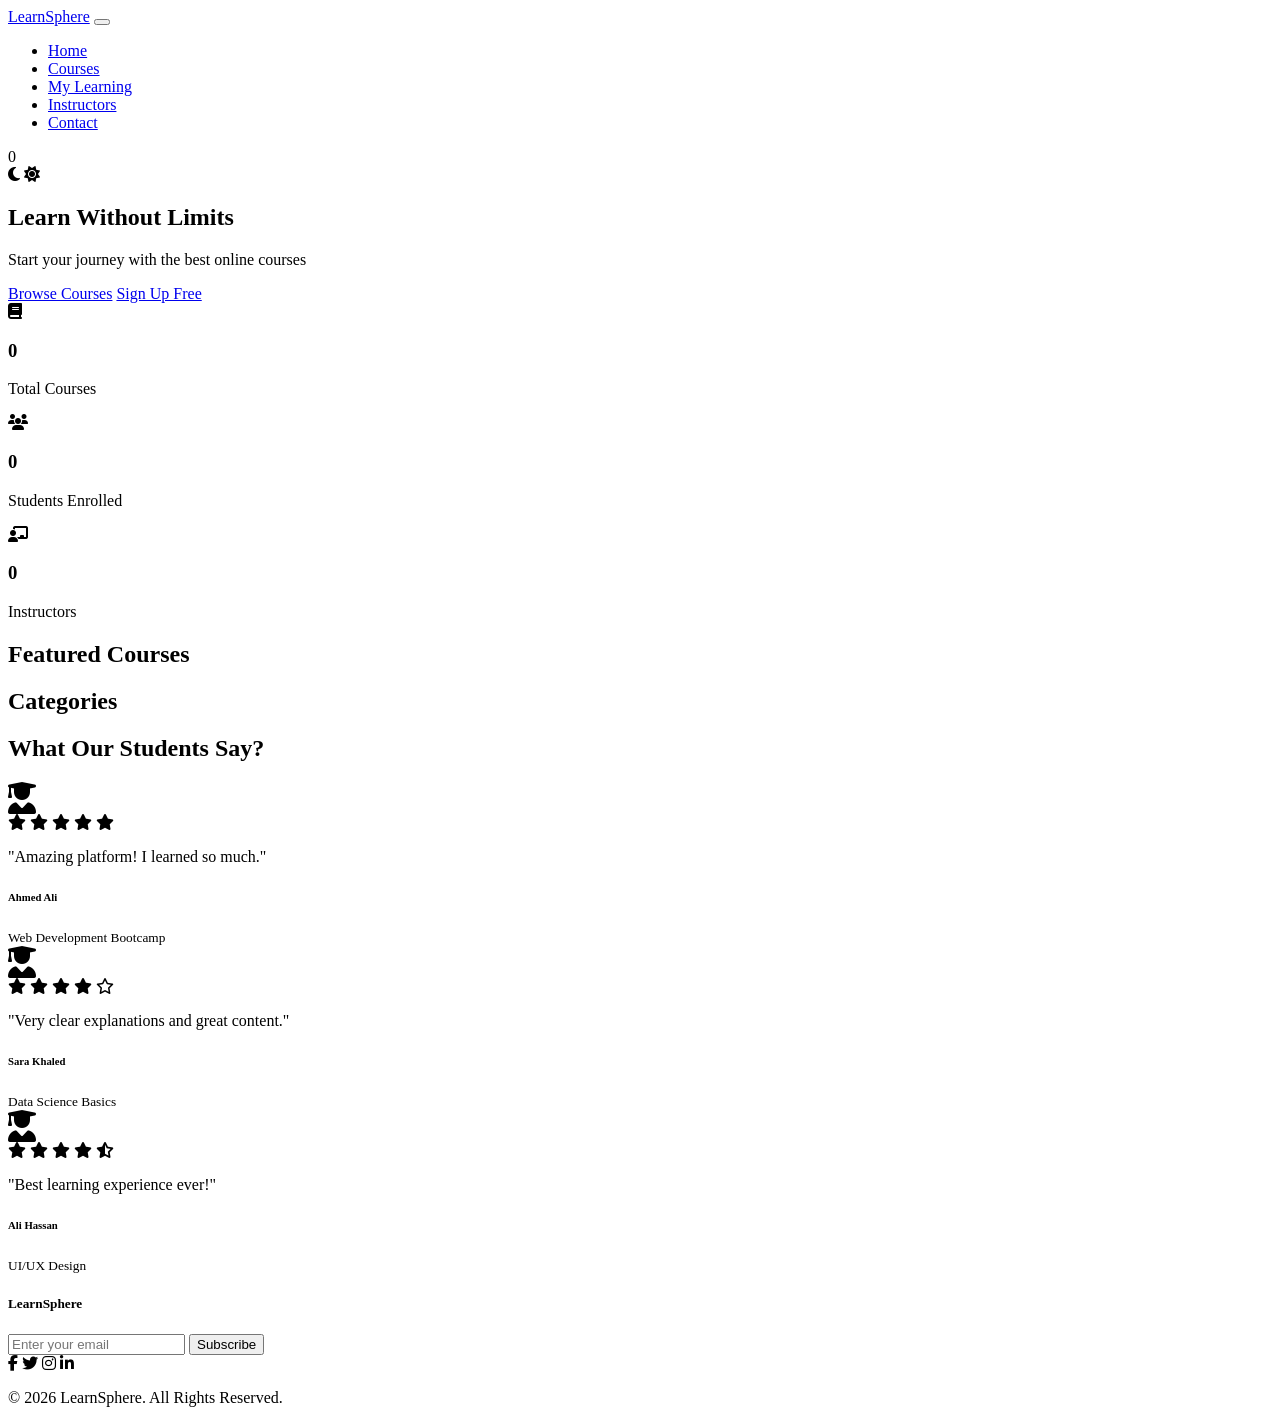
==== index.html @ 17ca1215 "Initial commit - JS LearnSphere Project" ====
<!DOCTYPE html>
<html lang="en">

<head>
  <meta charset="UTF-8">
  <meta name="viewport" content="width=device-width, initial-scale=1.0">
  <title>LearnSphere</title>

  <!-- Bootstrap CSS -->
  <link rel="stylesheet" href="./css/bootstrap.min.css">
  <!-- FontAwesome CSS -->
  <link rel="stylesheet" href="https://cdnjs.cloudflare.com/ajax/libs/font-awesome/6.4.0/css/all.min.css" />

  <!-- Style CSS -->
  <link rel="stylesheet" href="./css/style.css">
</head>

<body>

  <!-- ===== Navbar ===== -->
  <nav class="navbar navbar-expand-lg navbar-light bg-light sticky-top shadow">
    <div class="container">

      <a class="navbar-brand fw-bold" href="#">LearnSphere</a>

      <button class="navbar-toggler" type="button" data-bs-toggle="collapse" data-bs-target="#nav">
        <span class="navbar-toggler-icon"></span>
      </button>

      <div class="collapse navbar-collapse" id="nav">

        <ul class="navbar-nav ms-auto">
          <li class="nav-item"><a class="nav-link" href="index.html">Home</a></li>
          <li class="nav-item"><a class="nav-link" href="courses.html">Courses</a></li>
          <li class="nav-item"><a class="nav-link" href="my-learning.html">My Learning</a></li>
          <li class="nav-item"><a class="nav-link" href="instructors.html">Instructors</a></li>
          <li class="nav-item"><a class="nav-link" href="contact.html">Contact</a></li>
        </ul>

        <span class="badge bg-primary ms-3" id="count">0</span>

        <div class="ms-4">
          <input type="checkbox" id="toggle_btn" hidden >
          <label for="toggle_btn" class="theme-toggle">
            <i class="fa-solid fa-moon moon"></i>
            <i class="fa-solid fa-sun sun"></i>
          </label>
        </div>
      </div>
    </div>
  </nav>

  <!-- ===== Hero Section ===== -->
  <section class="hero d-flex align-items-center text-center text-white">
    <div class="container">
      <h1 class="display-4 fw-bold typing-text">Learn Without Limits</h1>
      <p class="lead">Start your journey with the best online courses</p>

      <a href="courses.html" class="btn btn-primary m-2">Browse Courses</a>
      <a href="courses.html" class="btn btn-outline-light m-2">Sign Up Free</a>
    </div>
  </section>

  <!-- ===== Platform Stats ===== -->
<!-- ===== Platform Stats ===== -->
<section class="py-5 text-center">
  <div class="container">
    <div class="row g-4">

      <!-- Courses -->
      <div class="col-md-4">
        <div class="stats-box text-center h-100">
          
          <div class="stats-icon">
            <i class="fa-solid fa-book"></i>
          </div>

          <h3 id="coursesCount" class="stats-number">0</h3>
          <p class="stats-text">Total Courses</p>

        </div>
      </div>

      <!-- Students -->
      <div class="col-md-4">
        <div class="stats-box text-center h-100">
          
          <div class="stats-icon">
            <i class="fa-solid fa-users"></i>
          </div>

          <h3 id="studentsCount" class="stats-number">0</h3>
          <p class="stats-text">Students Enrolled</p>

        </div>
      </div>

      <!-- Instructors -->
      <div class="col-md-4">
        <div class="stats-box text-center h-100">
          
          <div class="stats-icon">
            <i class="fa-solid fa-chalkboard-user"></i>
          </div>

          <h3 id="instructorsCount" class="stats-number">0</h3>
          <p class="stats-text">Instructors</p>

        </div>
      </div>

    </div>
  </div>
</section>

  <!-- ===== Featured Courses ===== -->
  <section class="py-5" id="featured">
    <div class="container">

      <h2 class="text-center mb-4">Featured Courses</h2>
      <div class="row" id="featuredCourses"></div>

    </div>
  </section>

  <!-- ===== Categories ===== -->
  <section class="py-5" id="categories">
    <div class="container">
      <h2 class="text-center mb-4">Categories</h2>
      <div class="row" id="categories-row"></div>
    </div>
  </section>

  <!-- ===== Testimonials ===== -->
<section class="py-5 bg-light">
  <div class="container">
    <h2 class="text-center mb-5 fw-bold">What Our Students Say?</h2>

    <div class="row">

      <div class="col-md-4 mb-4">
        <div class="testimonial-card text-center p-4 h-100 shadow-sm rounded-4">
          <div class="testimonial-avatar mb-3">
            <i class="fa-solid fa-user-graduate fa-2x"></i>
          </div>
          <div class="text-warning mb-2">
            <i class="fa-solid fa-star"></i>
            <i class="fa-solid fa-star"></i>
            <i class="fa-solid fa-star"></i>
            <i class="fa-solid fa-star"></i>
            <i class="fa-solid fa-star"></i>
          </div>
          <p class="quote">"Amazing platform! I learned so much."</p>
          <h6 class="mt-3 mb-1">Ahmed Ali</h6>
          <small class="text-muted">Web Development Bootcamp</small>
        </div>
      </div>

      <div class="col-md-4 mb-4">
        <div class="testimonial-card text-center p-4 h-100 shadow-sm rounded-4">
          <div class="testimonial-avatar mb-3">
            <i class="fa-solid fa-user-graduate fa-2x"></i>
          </div>
          <div class="text-warning starts mb-2">
            <i class="fa-solid fa-star"></i>
            <i class="fa-solid fa-star"></i>
            <i class="fa-solid fa-star"></i>
            <i class="fa-solid fa-star"></i>
            <i class="fa-regular fa-star"></i>
          </div>
          <p class="quote">"Very clear explanations and great content."</p>
          <h6 class="mt-3 mb-1">Sara Khaled</h6>
          <small class="text-muted">Data Science Basics</small>
        </div>
      </div>

      <div class="col-md-4 mb-4">
        <div class="testimonial-card text-center p-4 h-100 shadow-sm rounded-4">
          <div class="testimonial-avatar mb-3">
            <i class="fa-solid fa-user-graduate fa-2x"></i>
          </div>
          <div class="text-warning starts mb-2">
            <i class="fa-solid fa-star"></i>
            <i class="fa-solid fa-star"></i>
            <i class="fa-solid fa-star"></i>
            <i class="fa-solid fa-star"></i>
            <i class="fa-solid fa-star-half-stroke"></i>
          </div>
          <p class="quote">"Best learning experience ever!"</p>
          <h6 class="mt-3 mb-1">Ali Hassan</h6>
          <small class="text-muted">UI/UX Design</small>
        </div>
      </div>

    </div>
  </div>
</section>

  <!-- ===== Footer ===== -->
  <footer class="footer-section text-white text-center p-5">
    <div class="container">

      <!-- اسم المنصة -->
      <h5 class="footer-title mb-3">LearnSphere</h5>

      <!-- Newsletter -->
      <div class="footer-newsletter d-flex justify-content-center align-items-center gap-2 flex-wrap">
        <input id="emailInput" type="email" placeholder="Enter your email" class="form-control w-50">
        <button class="btn btn-primary" onclick="subscribeUser()">
          Subscribe
        </button>
      </div>

      <!-- Success message -->
      <p id="subscribeMessage" class="mt-2 text-success" style="display:none;">Thank you for subscribing!</p>

      <!-- Social icons -->
      <div class="footer-socials mt-4">
        <i class="fa-brands fa-facebook-f mx-2 social-icon"></i>
        <i class="fa-brands fa-twitter mx-2 social-icon"></i>
        <i class="fa-brands fa-instagram mx-2 social-icon"></i>
        <i class="fa-brands fa-linkedin-in mx-2 social-icon"></i>
      </div>

      <!-- Copyright -->
      <p class="mt-4 mb-0">© 2026 LearnSphere. All Rights Reserved.</p>
    </div>
  </footer>


  <!-- Bootstrap & JS -->
  <script src="./js/bootstrap.bundle.min.js"></script>
  <script src="./js/all.min.js"></script>
  <script src="./js/main.js"></script>
</body>

</html>
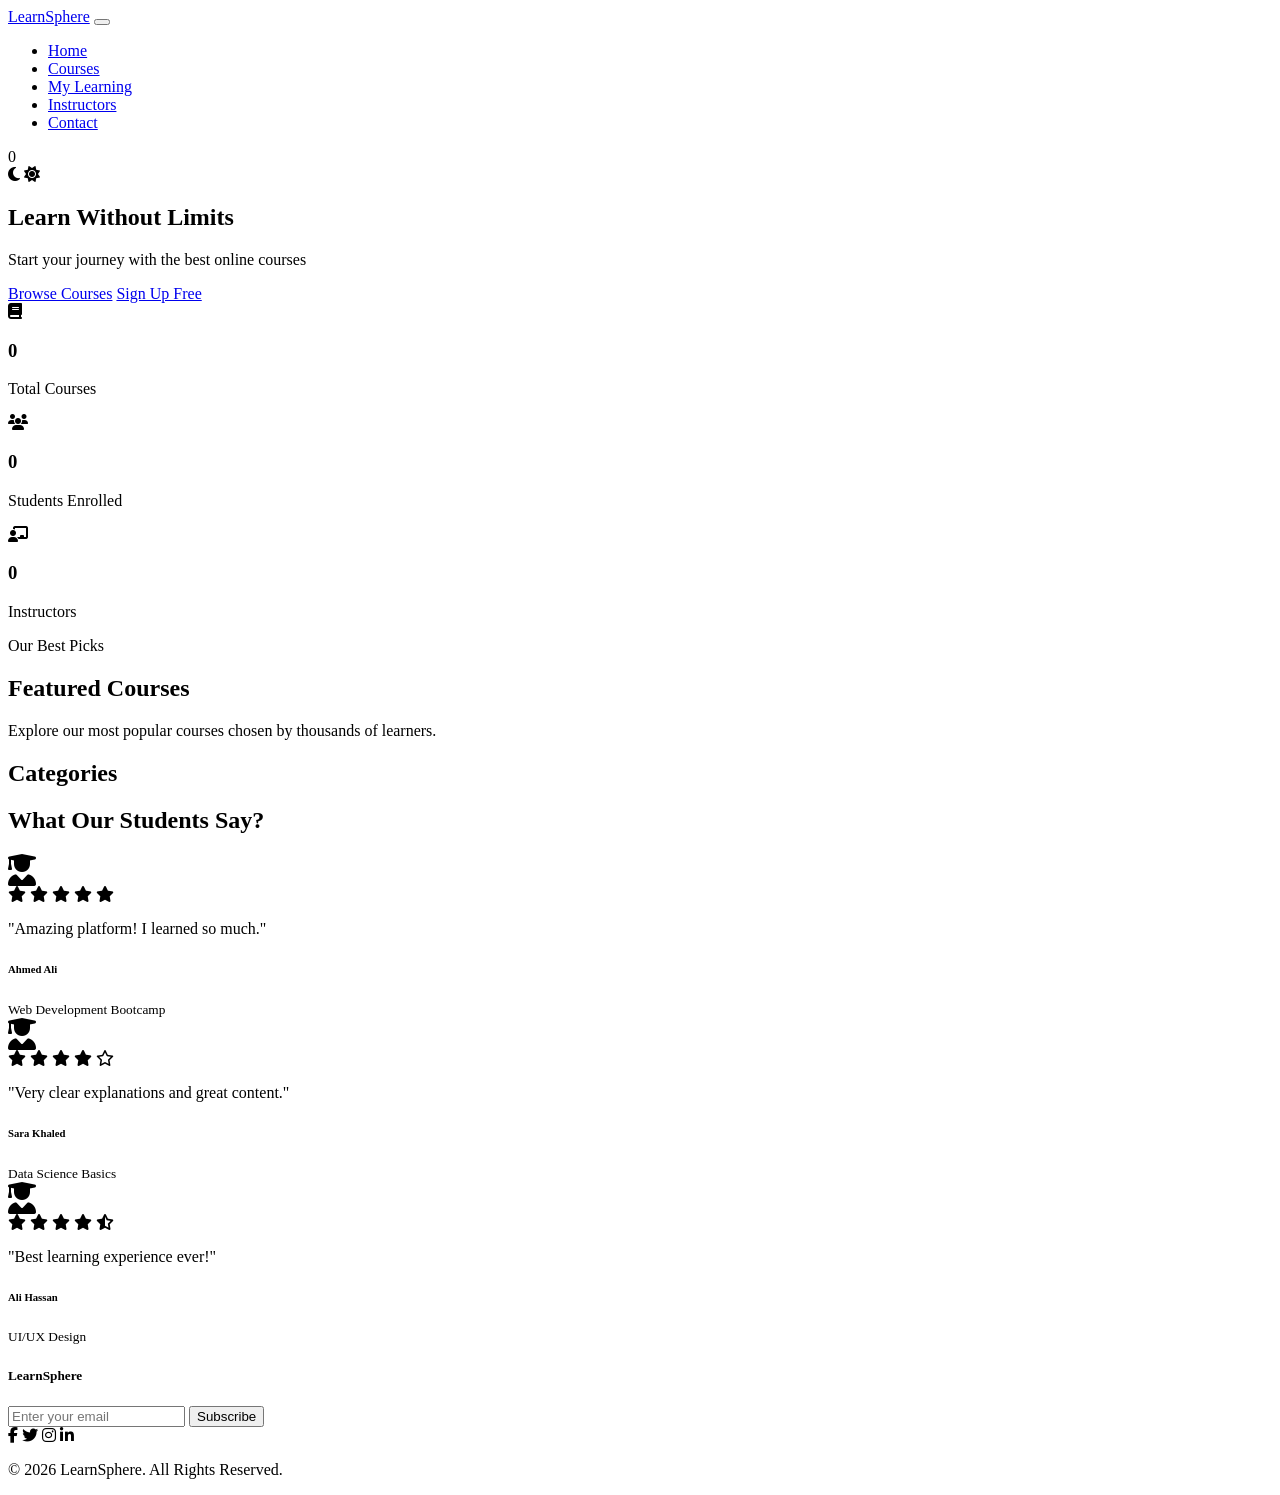
==== commit bcae9a89: "update Hero section" ====
--- a/index.html
+++ b/index.html
@@ -117,7 +117,13 @@
   <section class="py-5" id="featured">
     <div class="container">
 
-      <h2 class="text-center mb-4">Featured Courses</h2>
+<div class="section-header text-center mb-5">
+  <span class="section-subtitle">Our Best Picks</span>
+  <h2 class="section-title">Featured Courses</h2>
+  <p class="section-description">
+    Explore our most popular courses chosen by thousands of learners.
+  </p>
+</div>
       <div class="row" id="featuredCourses"></div>
 
     </div>
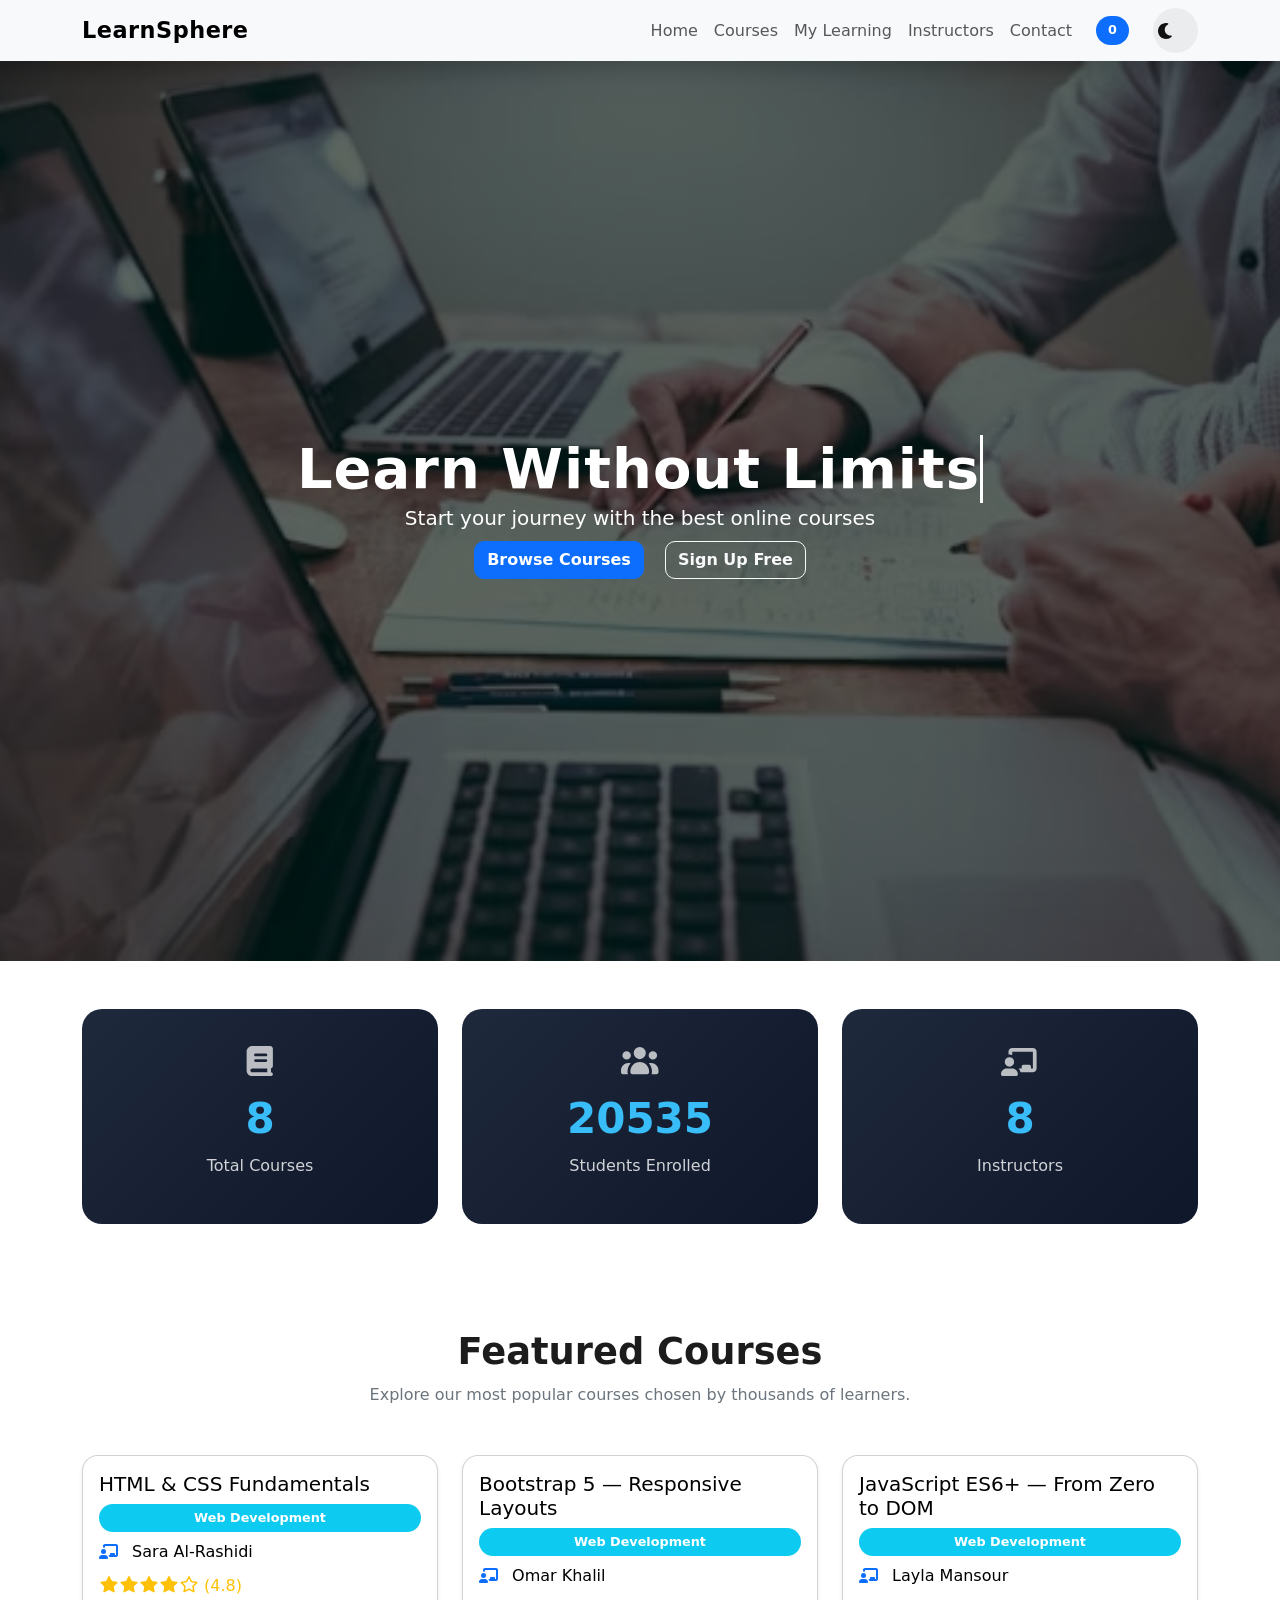
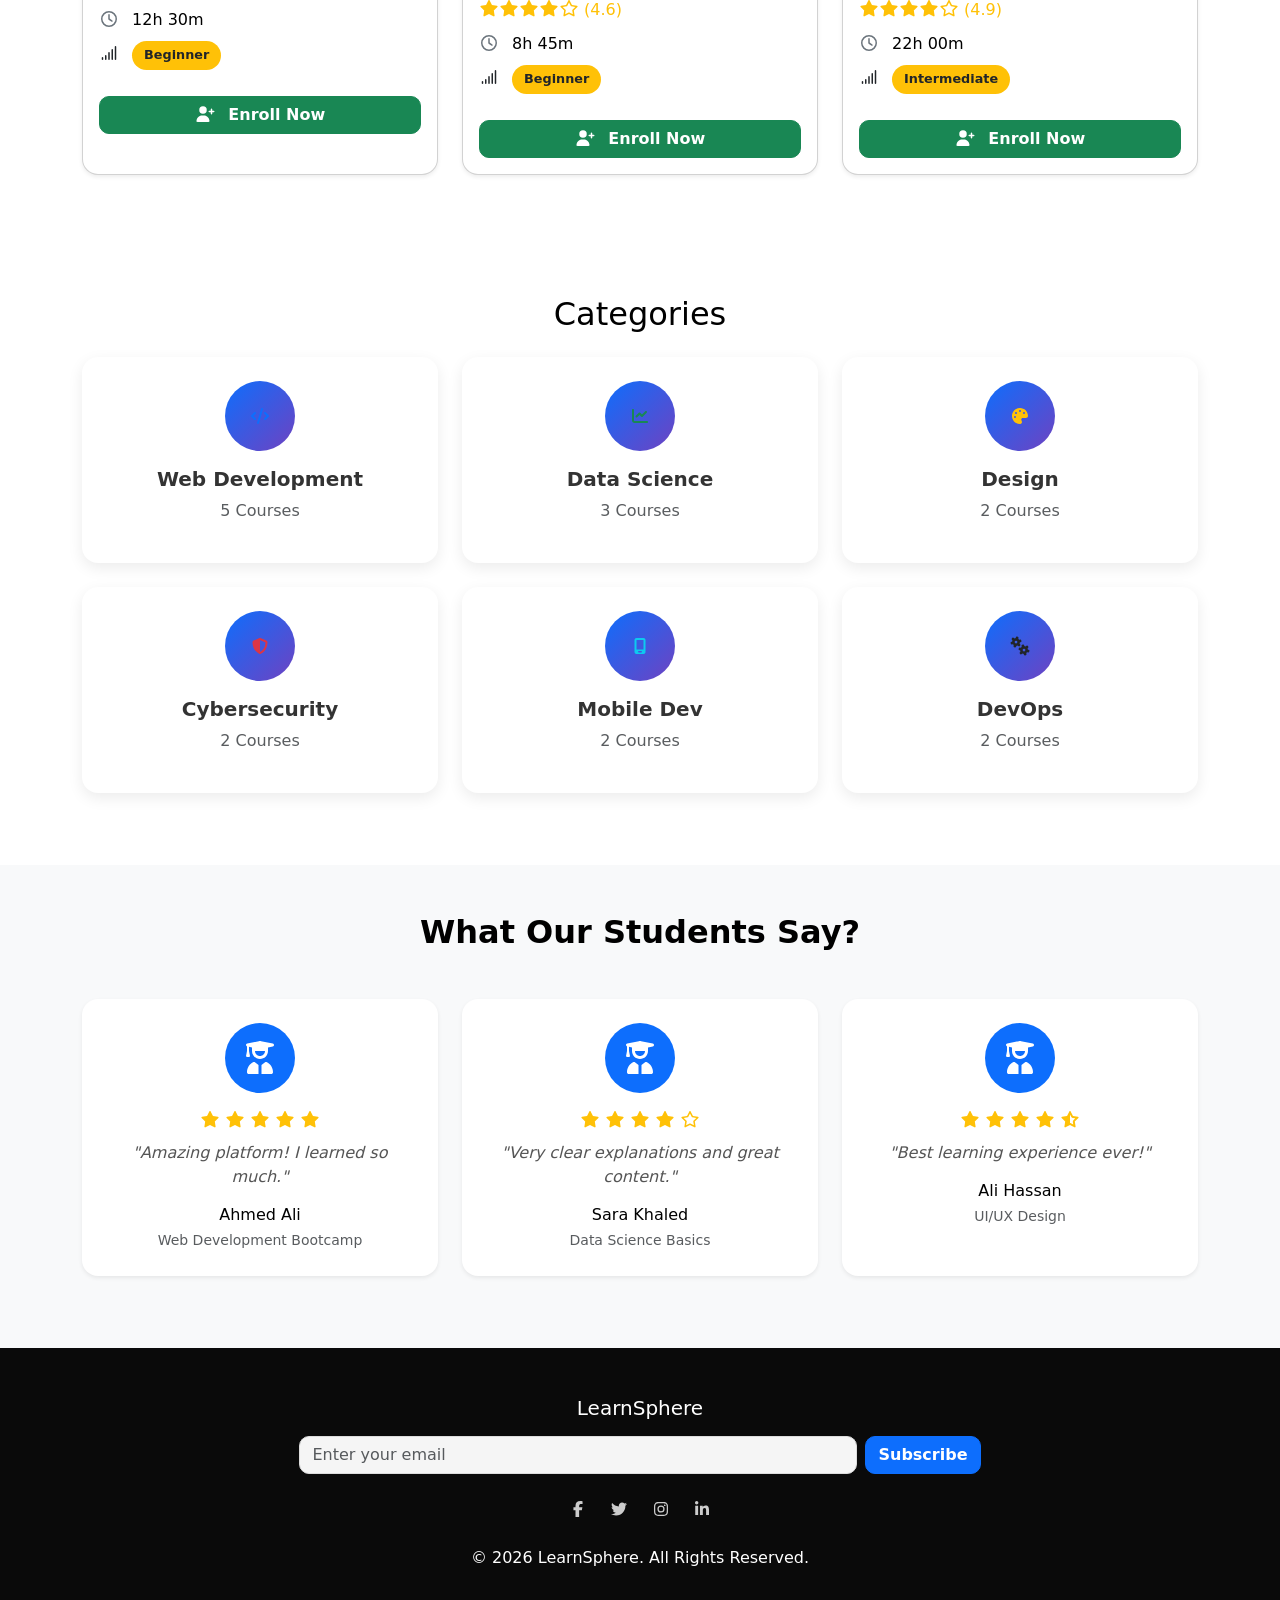
==== commit 155fc364: "update (Featured Courses) in hero section" ====
--- a/index.html
+++ b/index.html
@@ -61,7 +61,6 @@
     </div>
   </section>
 
-  <!-- ===== Platform Stats ===== -->
 <!-- ===== Platform Stats ===== -->
 <section class="py-5 text-center">
   <div class="container">
@@ -118,7 +117,6 @@
     <div class="container">
 
 <div class="section-header text-center mb-5">
-  <span class="section-subtitle">Our Best Picks</span>
   <h2 class="section-title">Featured Courses</h2>
   <p class="section-description">
     Explore our most popular courses chosen by thousands of learners.
--- a/css/style.css
+++ b/css/style.css
@@ -0,0 +1,600 @@
+/* ============ Global Variables ==================*/
+
+:root {
+  /* Light Mode Colors */
+  --bg: #ffffff;
+  --text: #000000;
+  --card-bg: #ffffff;
+  --input-bg: #f5f5f5;
+
+  --cat-card: #ffffff;
+  --cat-Hcard: #333;
+  --cat-THcard: #0d6efd;
+
+  --quote-coler: #555;
+  --fot-coler: #0a0a0a;
+  --social-coler: #ccc;
+  --Pfot-coler: #bbb;
+
+  --badge-bg: #0d6efd;
+
+  --bDark-color: #d1d1d1;
+  --toggle-color: #121212;
+  --toggle-icon-dark: #ffc107;
+}
+
+/* ============ Global ==================*/
+
+body {
+  background-color: var(--bg);
+  color: var(--text);
+  transition: background-color 0.3s ease, color 0.3s ease;
+}
+
+/* ============ STARS ==================*/
+.stars i {
+  margin-right: 3px;
+  font-size: 0.95rem;
+}
+
+.stars .fa-star,
+.stars .fa-star-half-stroke {
+  color: #ffc107;
+}
+
+.stars .fa-regular.fa-star {
+  color: #d6d6d6;
+}
+
+body.dark .stars .fa-regular.fa-star {
+  color: #555;
+}
+
+/* ============ Navbar ==================*/
+.navbar-brand {
+  font-size: 1.4rem;
+  letter-spacing: 0.5px;
+}
+
+.nav-link {
+  font-weight: 500;
+  transition: 0.2s ease;
+}
+
+.nav-link:hover {
+  color: #0d6efd !important;
+}
+
+.nav-link.active {
+  font-weight: 700;
+}
+/* ============ HERO ==================*/
+
+.hero {
+  height: 100vh;
+  background: linear-gradient(rgba(0,0,0,0.6), rgba(0,0,0,0.6)),
+  url('../assets/hero-photo.jpg') center/cover no-repeat;
+}
+
+.hero h1 {
+  letter-spacing: 1px;
+}
+
+.hero p {
+  max-width: 600px;
+  margin: auto;
+}
+
+.typing-text {
+  width: fit-content;
+  margin: auto;
+  overflow: hidden;
+  white-space: nowrap;
+  border-right: 3px solid #fff;
+  animation: typing 3s steps(20) infinite alternate,
+             blink .7s infinite;
+}
+
+/* كتابة النص */
+@keyframes typing {
+  from {
+    width: 0;
+  }
+  to {
+    width: 100%;
+  }
+}
+
+/* وميض المؤشر */
+@keyframes blink {
+  50% {
+    border-color: transparent;
+  }
+}
+
+/* ============ Featured Courses ==================*/
+
+.section-subtitle {
+  color: #0d6efd;
+  font-weight: 600;
+  text-transform: uppercase;
+  letter-spacing: 2px;
+  font-size: 14px;
+}
+
+.section-title {
+  font-size: 2.3rem;
+  font-weight: 700;
+  margin-top: 10px;
+  color: #1c1c1c;
+}
+
+.section-description {
+  color: #6c757d;
+  max-width: 600px;
+  margin: auto;
+  font-size: 1rem;
+}
+
+
+/* ============ course card ==================*/
+.course-card {
+  border: none;
+  border-radius: 18px;
+  overflow: hidden;
+  transition: all 0.35s ease;
+  box-shadow: 0 8px 25px rgba(0,0,0,0.08);
+  background: #fff;
+}
+
+.course-card:hover {
+  transform: translateY(-10px);
+  box-shadow: 0 14px 35px rgba(0,0,0,0.15);
+}
+
+.course-card img {
+  height: 220px;
+  object-fit: cover;
+}
+
+.course-card .card-body {
+  padding: 1.4rem;
+}
+
+.course-card .card-title {
+  font-weight: 700;
+  font-size: 1.15rem;
+}
+
+.course-card .btn {
+  border-radius: 12px;
+  padding: 10px 20px;
+}
+
+/* ============ Platform Stats ==================*/
+
+.stats-box {
+  background: linear-gradient(135deg, #1e293b, #0f172a);
+  border-radius: 20px;
+  padding: 30px;
+  color: white;
+  position: relative;
+  overflow: hidden;
+  transition: 0.4s;
+}
+
+.stats-box:hover {
+  transform: translateY(-8px) scale(1.02);
+  box-shadow: 0 15px 35px rgba(0,0,0,0.3);
+}
+
+.stats-icon {
+  font-size: 30px;
+  opacity: 0.7;
+  margin-bottom: 10px;
+}
+
+.stats-number {
+  font-size: 42px;
+  font-weight: bold;
+  margin: 10px 0;
+  color: #38bdf8;
+}
+
+.stats-text {
+  font-size: 16px;
+  opacity: 0.8;
+}
+/* ============ CARDS (Light Default) ==================*/
+
+.card {
+  background: var(--card-bg);
+  border-radius: 16px;
+  transition: all 0.3s ease;
+  color: var(--text);
+  box-shadow: 0 8px 24px rgba(0,0,0,0.08);
+  overflow: hidden;
+}
+
+.card:hover {
+  transform: translateY(-8px);
+}
+
+.card-title {
+  font-size: 1.15rem;
+  line-height: 1.5;
+}
+
+.card p {
+  margin-bottom: 0.6rem;
+}
+
+.card-header {
+  font-size: 0.95rem;
+  letter-spacing: 0.4px;
+}
+
+
+
+/* ============ buttons ==================*/
+
+.btn {
+  border-radius: 10px;
+  font-weight: 600;
+  transition: all 0.25s ease;
+}
+
+.btn:hover {
+  transform: translateY(-2px);
+}
+
+.btn:disabled {
+  cursor: not-allowed;
+  opacity: 0.85;
+}
+
+/* ============ CATEGORY ==================*/
+
+.category-card {
+  background: var(--cat-card);
+  border-radius: 16px;
+  padding: 30px;
+  transition: 0.4s;
+  box-shadow: 0 5px 15px rgba(0,0,0,0.08);
+  cursor: pointer;
+  position: relative;
+  overflow: hidden;
+}
+
+.category-card:hover {
+  transform: translateY(-12px) scale(1.02);
+}
+
+.category-card h5 {
+  color: #333;
+}
+
+.category-card p {
+  color: #555;
+  font-weight: 500;
+}
+
+/* icon */
+.icon-box {
+  width: 70px;
+  height: 70px;
+  margin: auto;
+  border-radius: 50%;
+  background: linear-gradient(135deg,#0d6efd,#6f42c1);
+  display: flex;
+  align-items: center;
+  justify-content: center;
+}
+
+.icon-box i {
+  font-size: 28px;
+  color: #fff;
+}
+
+/* ============ TESTIMONIALS ==================*/
+
+.testimonial-card {
+  background: #fff;
+  border-radius: 20px;
+  padding: 30px;
+  transition: 0.3s ease;
+  box-shadow: 0 5px 20px rgba(0,0,0,0.08);
+}
+
+.testimonial-card:hover {
+  transform: translateY(-8px);
+}
+
+.quote {
+  color: var(--quote-coler);
+  font-style: italic;
+}
+
+.testimonial-card h6 {
+  color: #000;
+}
+
+.testimonial-avatar {
+  width: 70px;
+  height: 70px;
+  background: #0d6efd;
+  color: white;
+  border-radius: 50%;
+  display: flex;
+  align-items: center;
+  justify-content: center;
+  margin: 0 auto;
+}
+
+body.dark .testimonial-card .text-muted {
+  color: #cccccc !important;
+}
+/* ============ Contact ==================*/
+.form-label {
+  font-weight: 600;
+}
+
+small.text-danger {
+  font-size: 0.85rem;
+}
+
+/* ============ FOOTER ==================*/
+
+.footer-section {
+  background: var(--fot-coler);
+  color: #fff;
+}
+
+.footer-socials .social-icon {
+  color: var(--social-coler);
+  transition: 0.3s;
+}
+
+.footer-socials .social-icon:hover {
+  color: #0d6efd;
+}
+
+/* ============ INPUTS ==================*/
+
+input,
+textarea,
+select {
+  background: var(--input-bg) !important;
+  color: var(--text) !important;
+  border-radius: 10px !important;
+  border: 1px solid #dcdcdc !important;
+  transition: all 0.3s ease;
+}
+
+input:focus,
+textarea:focus,
+select:focus {
+  border-color: #0d6efd !important;
+  box-shadow: 0 0 0 0.15rem rgba(13, 110, 253, 0.15) !important;
+}
+
+/* ============ BADGE ==================*/
+
+.badge {
+  background: var(--badge-bg);
+  color: #fff;
+  font-size: 0.8rem;
+  padding: 8px 12px;
+  border-radius: 999px;
+}
+
+/* ============ Progress Bar ==================*/
+
+.progress {
+  border-radius: 999px;
+  background-color: #e9ecef;
+  overflow: hidden;
+}
+
+.progress-bar {
+  border-radius: 999px;
+}
+
+/* ============ Alerts ==================*/
+
+.alert {
+  border-radius: 14px;
+  border: none;
+}
+
+/* ============ TOGGLE ICON ==================*/
+
+#toggle_btn {
+  display: none;
+}
+
+.theme-toggle i {
+  font-size: 24px;
+  transition: 0.3s;
+}
+
+.theme-toggle {
+  display: inline-flex;
+  align-items: center;
+  justify-content: center;
+  cursor: pointer;
+  width: 45px;
+  height: 45px;
+  border-radius: 50%;
+  background: rgba(0,0,0,0.05);
+  transition: all 0.3s ease;
+}
+
+.theme-toggle:hover {
+  transform: rotate(10deg) scale(1.05);
+}
+
+.moon {
+  color: #111;
+}
+
+.sun {
+  color: var(--toggle-icon-dark);
+  opacity: 0;
+}
+
+body.dark .moon {
+  opacity: 0;
+}
+
+body.dark .sun {
+  opacity: 1;
+}
+
+/* ============ DARK MODE ==================*/
+
+body.dark {
+  --bg: #181a1b;
+  --text: #e8e6e3;
+  --card-bg: #1e1e22;
+  --input-bg: #2a2a2e;
+}
+
+/* Navbar Dark */
+body.dark nav {
+  background-color: #181a1b !important;
+  border-bottom: 1px solid #2c2f33;
+}
+
+body.dark nav a {
+  color: #fff !important;
+}
+
+body.dark nav a:hover {
+  color: #4a90e2 !important;
+}
+
+/* Cards Dark */
+body.dark .card {
+  background: var(--card-bg);
+  color: var(--text);
+}
+
+body.dark .category-card {
+  background: var(--card-bg);
+}
+
+body.dark .category-card p {
+  color: #ffffff;
+}
+
+body.dark .testimonial-card {
+  background: var(--card-bg);
+}
+
+body.dark .testimonial-card .text-muted {
+  color: #cccccc !important;
+}
+
+body.dark .quote {
+  color: #ccc;
+}
+
+body.dark .category-card h5,
+body.dark .testimonial-card h6 {
+  color: #ffffff;
+}
+
+body.dark .category-card p {
+  color: #ccc;
+}
+
+/* Titles Dark */
+body.dark h2 {
+  color: var(--bDark-color);
+}
+
+/* Texts Dark */
+body.dark p,
+body.dark small {
+  color: var(--text);
+}
+
+body.dark input,
+body.dark textarea,
+body.dark select {
+  border: 1px solid #3a3a3f !important;
+  background: #2a2a2e !important;
+  color: #fff !important;
+}
+
+body.dark .form-control,
+body.dark .form-select {
+  background: #2a2a2e !important;
+  color: #fff !important;
+  border-color: #3a3a3f !important;
+}
+
+body.dark .form-control::placeholder,
+body.dark textarea::placeholder {
+  color: #aaa !important;
+}
+
+body.dark .alert-info {
+  background-color: #1f2d3d;
+  color: #d9ecff;
+}
+
+body.dark .alert-danger {
+  background-color: #3b1f24;
+  color: #ffd6dc;
+}
+
+body.dark .alert-warning {
+  background-color: #3d321f;
+  color: #ffe9b3;
+}
+
+body.dark .alert-success {
+  background-color: #1f3a2a;
+  color: #d7ffe5;
+}
+
+body.dark .theme-toggle {
+  background: rgba(255,255,255,0.08);
+}
+
+body.dark .badge {
+  color: #fff;
+}
+
+body.dark .list-group-item {
+  background-color: #1e1e22;
+  color: #fff;
+  border-color: #333;
+}
+
+
+/* ============ RESPONSIVE ==================*/
+@media (max-width: 768px) {
+  .hero {
+    height: 80vh;
+    padding: 20px;
+  }
+
+  .hero h1 {
+    font-size: 2rem;
+  }
+
+  .hero p {
+    font-size: 1rem;
+  }
+
+  .footer-newsletter input {
+    width: 100% !important;
+  }
+
+  .theme-toggle {
+    margin-top: 10px;
+  }
+}
